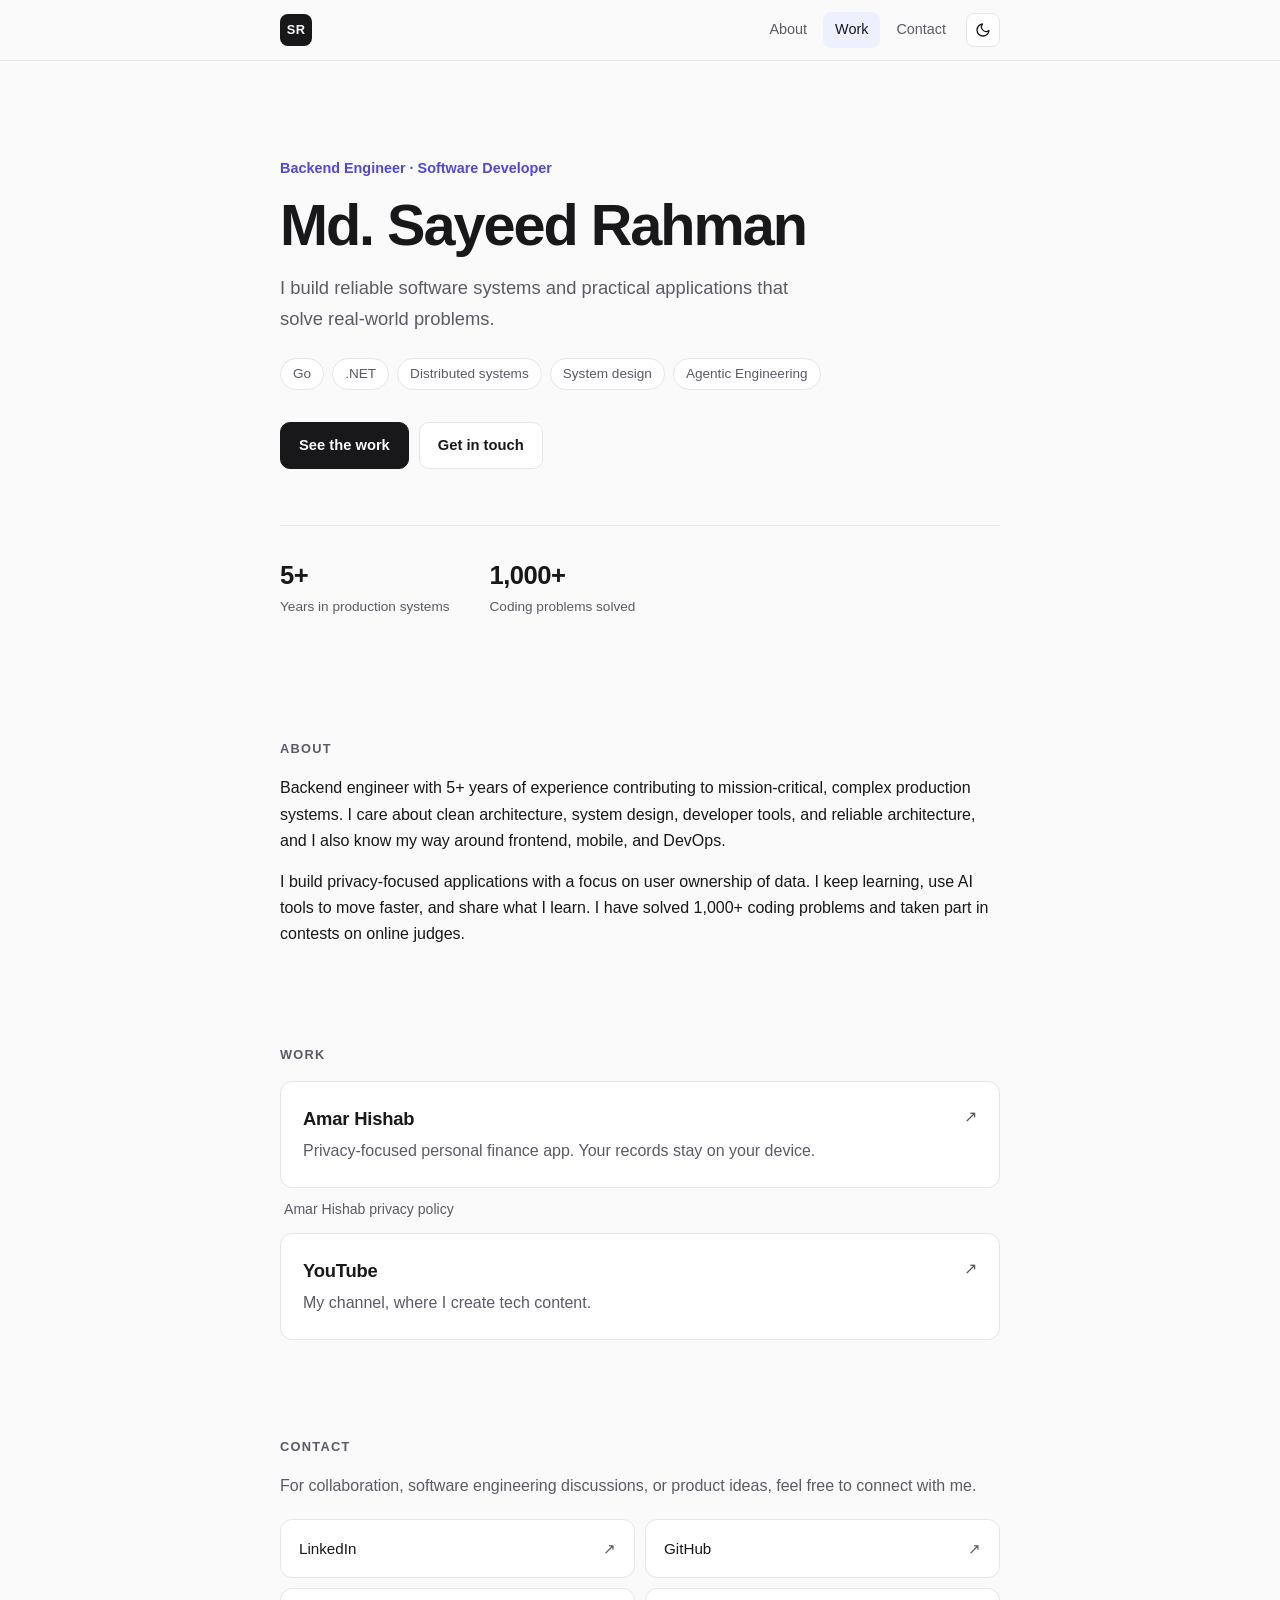
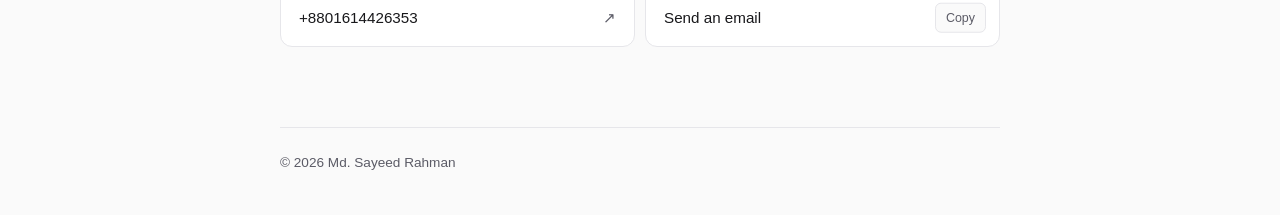
==== index.html @ 7a2511a2 "bump website to new UX from simple markdowns to html pages" ====
<!DOCTYPE html>
<html lang="en">
<head>
  <meta charset="UTF-8">
  <meta name="viewport" content="width=device-width, initial-scale=1">
  <title>Md. Sayeed Rahman</title>
  <meta name="description" content="Md. Sayeed Rahman, backend engineer and software developer.">
  <meta name="color-scheme" content="light dark">
  <script>
    // Set theme before paint to avoid a flash.
    (function () {
      var saved = localStorage.getItem("theme");
      var dark = window.matchMedia("(prefers-color-scheme: dark)").matches;
      document.documentElement.dataset.theme = saved || (dark ? "dark" : "light");
    })();
  </script>
  <link rel="stylesheet" href="styles.css">
</head>
<body>
  <header class="topbar">
    <div class="wrap bar">
      <a class="brand" href="#top" aria-label="Home">SR</a>
      <nav aria-label="Primary">
        <a href="#about">About</a>
        <a href="#work">Work</a>
        <a href="#contact">Contact</a>
      </nav>
      <button class="theme-btn" type="button" aria-label="Toggle dark mode">
        <svg class="icon-moon" viewBox="0 0 24 24" aria-hidden="true"><path d="M21 12.8A9 9 0 1 1 11.2 3a7 7 0 0 0 9.8 9.8z"/></svg>
        <svg class="icon-sun" viewBox="0 0 24 24" aria-hidden="true"><circle cx="12" cy="12" r="4"/><path d="M12 2v2M12 20v2M4.9 4.9l1.4 1.4M17.7 17.7l1.4 1.4M2 12h2M20 12h2M4.9 19.1l1.4-1.4M17.7 6.3l1.4-1.4"/></svg>
      </button>
    </div>
  </header>

  <main id="top" class="wrap">
    <section class="hero">
      <p class="eyebrow">Backend Engineer · Software Developer</p>
      <h1>Md. Sayeed Rahman</h1>
      <p class="lede">I build reliable software systems and practical applications that solve real-world problems.</p>
      <ul class="tags" aria-label="Focus areas">
        <li>Go</li>
        <li>.NET</li>
        <li>Distributed systems</li>
        <li>System design</li>
        <li>Agentic Engineering</li>
      </ul>
      <div class="actions">
        <a class="btn btn-primary" href="#work">See the work</a>
        <a class="btn" href="#contact">Get in touch</a>
      </div>
      <dl class="stats">
        <div><dt>5+</dt><dd>Years in production systems</dd></div>
        <div><dt>1,000+</dt><dd>Coding problems solved</dd></div>
      </dl>
    </section>

    <section id="about">
      <h2>About</h2>
      <p>Backend engineer with 5+ years of experience contributing to mission-critical, complex production systems. I care about clean architecture, system design, developer tools, and reliable architecture, and I also know my way around frontend, mobile, and DevOps.</p>
      <p>I build privacy-focused applications with a focus on user ownership of data. I keep learning, use AI tools to move faster, and share what I learn. I have solved 1,000+ coding problems and taken part in contests on online judges.</p>
    </section>

    <section id="work">
      <h2>Work</h2>
      <a class="card project" href="https://play.google.com/store/apps/details?id=com.amarhishab.amar_hishab" target="_blank" rel="noopener noreferrer">
        <div>
          <h3>Amar Hishab</h3>
          <p>Privacy-focused personal finance app. Your records stay on your device.</p>
        </div>
        <span class="arrow" aria-hidden="true">↗</span>
      </a>
      <a class="sub-link" href="apps/amar-hishab/privacy.html">Amar Hishab privacy policy</a>
      <a class="card project" href="https://www.youtube.com/@md.sayeedrahman2553" target="_blank" rel="noopener noreferrer">
        <div>
          <h3>YouTube</h3>
          <p>My channel, where I create tech content.</p>
        </div>
        <span class="arrow" aria-hidden="true">↗</span>
      </a>
    </section>

    <section id="contact">
      <h2>Contact</h2>
      <p>For collaboration, software engineering discussions, or product ideas, feel free to connect with me.</p>
      <ul class="links">
        <li><a class="card" href="https://www.linkedin.com/in/mdsayeedrahman1999/" target="_blank" rel="noopener noreferrer"><span>LinkedIn</span><span class="arrow" aria-hidden="true">↗</span></a></li>
        <li><a class="card" href="https://github.com/sayeed1999" target="_blank" rel="noopener noreferrer"><span>GitHub</span><span class="arrow" aria-hidden="true">↗</span></a></li>
        <li><a class="card" href="tel:+8801614426353"><span>+8801614426353</span><span class="arrow" aria-hidden="true">↗</span></a></li>
        <li class="email">
          <a class="card" href="mailto:mdsayeedrahman1999@gmail.com"><span>Send an email</span></a>
          <button class="copy-btn" type="button" data-copy="mdsayeedrahman1999@gmail.com">Copy</button>
        </li>
      </ul>
    </section>

    <footer>
      <span>© <span id="year"></span> Md. Sayeed Rahman</span>
    </footer>
  </main>

  <script>
    document.getElementById("year").textContent = new Date().getFullYear();

    // Theme toggle
    document.querySelector(".theme-btn").addEventListener("click", function () {
      var next = document.documentElement.dataset.theme === "dark" ? "light" : "dark";
      document.documentElement.dataset.theme = next;
      localStorage.setItem("theme", next);
    });

    // Copy email
    document.querySelector(".copy-btn").addEventListener("click", function (e) {
      var b = e.currentTarget;
      navigator.clipboard.writeText(b.dataset.copy).then(function () {
        b.textContent = "Copied";
        setTimeout(function () { b.textContent = "Copy"; }, 1500);
      });
    });

    // Highlight the nav link for the section in view
    var links = {};
    document.querySelectorAll("nav a").forEach(function (a) { links[a.hash.slice(1)] = a; });
    var spy = new IntersectionObserver(function (entries) {
      entries.forEach(function (en) {
        if (!en.isIntersecting) return;
        Object.keys(links).forEach(function (id) {
          links[id].classList.toggle("active", id === en.target.id);
        });
      });
    }, { rootMargin: "-40% 0px -55% 0px" });
    Object.keys(links).forEach(function (id) { spy.observe(document.getElementById(id)); });
  </script>
</body>
</html>
---- styles.css ----
:root {
  --bg: #fafafa;
  --surface: #ffffff;
  --ink: #18181b;
  --muted: #5b5b66;
  --line: #e6e6ea;
  --accent: #4f46e5;
  --accent-soft: #eef0ff;
  --sans: "Helvetica Neue", Helvetica, Arial, sans-serif;
}

[data-theme="dark"] {
  --bg: #0e0e11;
  --surface: #16161a;
  --ink: #f4f4f5;
  --muted: #a0a0ab;
  --line: #26262c;
  --accent: #8b93ff;
  --accent-soft: #1b1c2e;
}

* { box-sizing: border-box; }
html { scroll-behavior: smooth; }
body {
  margin: 0;
  background: var(--bg);
  color: var(--ink);
  font-family: var(--sans);
  font-size: 16px;
  line-height: 1.65;
  -webkit-font-smoothing: antialiased;
}
a { color: inherit; text-decoration: none; }
:focus-visible { outline: 2px solid var(--accent); outline-offset: 3px; border-radius: 6px; }

.wrap { width: min(720px, calc(100% - 40px)); margin: 0 auto; }

/* Top bar */
.topbar {
  position: sticky;
  top: 0;
  z-index: 10;
  background: color-mix(in srgb, var(--bg) 80%, transparent);
  backdrop-filter: blur(10px);
  -webkit-backdrop-filter: blur(10px);
  border-bottom: 1px solid var(--line);
}
.bar { display: flex; align-items: center; justify-content: space-between; height: 60px; }
.brand {
  display: grid;
  place-items: center;
  width: 32px;
  height: 32px;
  border-radius: 8px;
  background: var(--ink);
  color: var(--bg);
  font-size: 0.8rem;
  font-weight: 700;
  letter-spacing: 0.02em;
}
nav { display: flex; gap: 4px; margin-left: auto; margin-right: 8px; }
nav a {
  padding: 6px 12px;
  border-radius: 8px;
  font-size: 0.9rem;
  color: var(--muted);
  transition: color 0.15s, background 0.15s;
}
nav a:hover { color: var(--ink); }
nav a.active { color: var(--ink); background: var(--accent-soft); }

.theme-btn {
  display: grid;
  place-items: center;
  width: 34px;
  height: 34px;
  padding: 0;
  border: 1px solid var(--line);
  border-radius: 8px;
  background: var(--surface);
  color: var(--ink);
  cursor: pointer;
}
.theme-btn:hover { border-color: var(--muted); }
.theme-btn svg { width: 16px; height: 16px; fill: none; stroke: currentColor; stroke-width: 2; stroke-linecap: round; stroke-linejoin: round; }
.icon-sun { display: none; }
[data-theme="dark"] .icon-sun { display: block; }
[data-theme="dark"] .icon-moon { display: none; }

/* Hero */
.hero { padding: 96px 0 72px; }
.eyebrow { margin: 0 0 14px; font-size: 0.9rem; color: var(--accent); font-weight: 600; }
h1 {
  margin: 0 0 18px;
  font-size: clamp(2.4rem, 7vw, 3.6rem);
  line-height: 1.05;
  letter-spacing: -0.035em;
  font-weight: 700;
}
.lede { margin: 0 0 24px; max-width: 34rem; font-size: 1.15rem; color: var(--muted); }

.tags { display: flex; flex-wrap: wrap; gap: 8px; margin: 0 0 32px; padding: 0; list-style: none; }
.tags li {
  padding: 4px 12px;
  border: 1px solid var(--line);
  border-radius: 999px;
  background: var(--surface);
  font-size: 0.85rem;
  color: var(--muted);
}

.actions { display: flex; flex-wrap: wrap; gap: 10px; }
.btn {
  display: inline-flex;
  align-items: center;
  padding: 10px 18px;
  border: 1px solid var(--line);
  border-radius: 10px;
  background: var(--surface);
  font-size: 0.92rem;
  font-weight: 600;
  transition: border-color 0.15s, transform 0.15s;
}
.btn:hover { border-color: var(--muted); }
.btn-primary { background: var(--ink); color: var(--bg); border-color: var(--ink); }
.btn-primary:hover { border-color: var(--ink); transform: translateY(-1px); }

.stats { display: flex; flex-wrap: wrap; gap: 40px; margin: 56px 0 0; padding-top: 28px; border-top: 1px solid var(--line); }
.stats dt { font-size: 1.6rem; font-weight: 700; letter-spacing: -0.02em; }
.stats dd { margin: 0; font-size: 0.85rem; color: var(--muted); }

/* Sections */
section[id] { padding: 48px 0; scroll-margin-top: 60px; }
h2 {
  margin: 0 0 16px;
  font-size: 0.8rem;
  font-weight: 600;
  letter-spacing: 0.1em;
  text-transform: uppercase;
  color: var(--muted);
}
section p { margin: 0 0 14px; color: var(--muted); }
section p:last-child { margin-bottom: 0; }
#about p { color: var(--ink); }

/* Cards */
.card {
  display: flex;
  justify-content: space-between;
  align-items: center;
  gap: 16px;
  padding: 16px 18px;
  border: 1px solid var(--line);
  border-radius: 12px;
  background: var(--surface);
  transition: border-color 0.15s, transform 0.15s;
}
.card:hover { border-color: var(--accent); transform: translateY(-1px); }
.arrow { color: var(--muted); transition: color 0.15s, transform 0.15s; }
.card:hover .arrow { color: var(--accent); transform: translate(2px, -2px); }

.project { padding: 22px; align-items: flex-start; }
.project h3 { margin: 0 0 4px; font-size: 1.15rem; letter-spacing: -0.01em; }
.project p { margin: 0; }
.project ~ .project { margin-top: 10px; }

.links { display: grid; grid-template-columns: 1fr 1fr; gap: 10px; margin: 20px 0 0; padding: 0; list-style: none; }
.links .card { font-size: 0.95rem; font-weight: 500; overflow-wrap: anywhere; }
.links .email { position: relative; }
.links .email .card { padding-right: 96px; }
.copy-btn {
  position: absolute;
  top: 50%;
  right: 14px;
  transform: translateY(-50%);
  padding: 4px 10px;
  border: 1px solid var(--line);
  border-radius: 6px;
  background: var(--bg);
  color: var(--muted);
  font: inherit;
  font-size: 0.78rem;
  cursor: pointer;
}
.copy-btn:hover { color: var(--ink); border-color: var(--muted); }

/* Long-form pages (privacy policy) */
.doc { padding-top: 64px; }
.doc h1 { font-size: clamp(2rem, 5vw, 2.6rem); margin-bottom: 8px; }
.doc .meta { margin: 0 0 32px; font-size: 0.9rem; color: var(--muted); }
.doc h2 { margin: 36px 0 10px; font-size: 1.1rem; letter-spacing: -0.01em; text-transform: none; color: var(--ink); }
.doc p, .doc li { color: var(--muted); }
.doc p { margin: 0 0 12px; }
.doc ul { margin: 0 0 12px; padding-left: 20px; }
.doc strong { color: var(--ink); }

.sub-link { display: inline-block; margin: 10px 0 2px 4px; font-size: 0.88rem; color: var(--muted); }
.sub-link:hover { color: var(--accent); }

footer { margin-top: 32px; padding: 24px 0 40px; border-top: 1px solid var(--line); font-size: 0.85rem; color: var(--muted); }

@media (max-width: 560px) {
  .hero { padding: 56px 0 48px; }
  .links { grid-template-columns: 1fr; }
  nav a { padding: 6px 8px; }
  .stats { gap: 28px; }
}

@media (prefers-reduced-motion: reduce) {
  html { scroll-behavior: auto; }
  * { transition: none !important; }
}
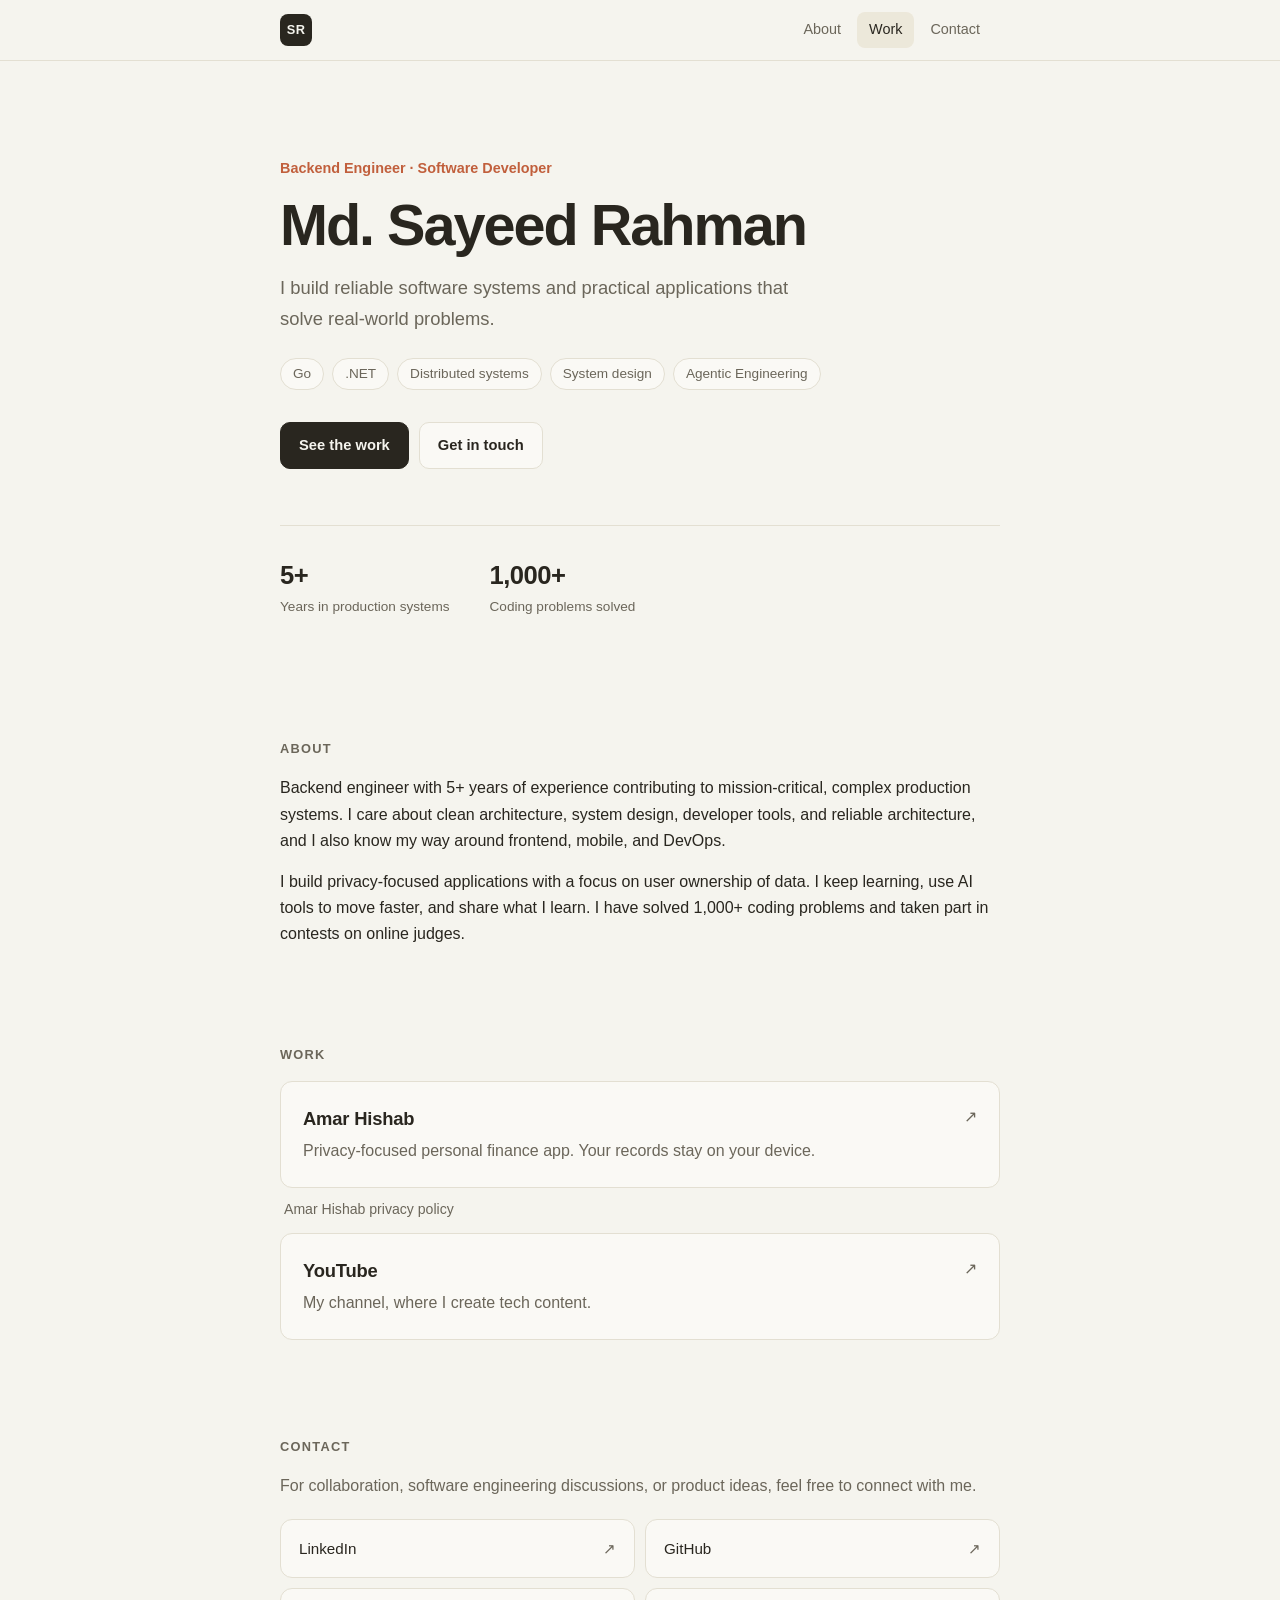
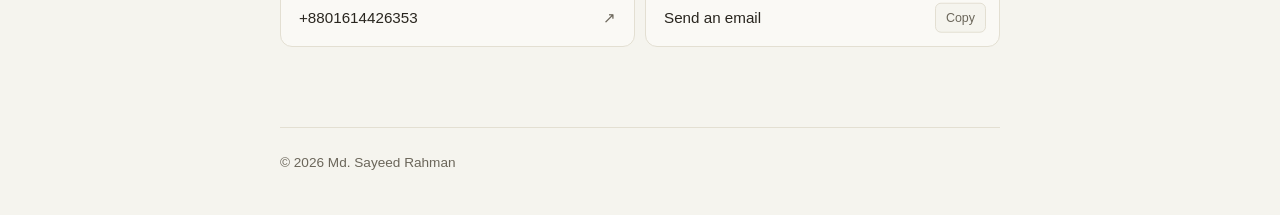
==== commit 21753864: "remove dark mode, and enhance theme" ====
--- a/index.html
+++ b/index.html
@@ -5,15 +5,6 @@
   <meta name="viewport" content="width=device-width, initial-scale=1">
   <title>Md. Sayeed Rahman</title>
   <meta name="description" content="Md. Sayeed Rahman, backend engineer and software developer.">
-  <meta name="color-scheme" content="light dark">
-  <script>
-    // Set theme before paint to avoid a flash.
-    (function () {
-      var saved = localStorage.getItem("theme");
-      var dark = window.matchMedia("(prefers-color-scheme: dark)").matches;
-      document.documentElement.dataset.theme = saved || (dark ? "dark" : "light");
-    })();
-  </script>
   <link rel="stylesheet" href="styles.css">
 </head>
 <body>
@@ -25,10 +16,6 @@
         <a href="#work">Work</a>
         <a href="#contact">Contact</a>
       </nav>
-      <button class="theme-btn" type="button" aria-label="Toggle dark mode">
-        <svg class="icon-moon" viewBox="0 0 24 24" aria-hidden="true"><path d="M21 12.8A9 9 0 1 1 11.2 3a7 7 0 0 0 9.8 9.8z"/></svg>
-        <svg class="icon-sun" viewBox="0 0 24 24" aria-hidden="true"><circle cx="12" cy="12" r="4"/><path d="M12 2v2M12 20v2M4.9 4.9l1.4 1.4M17.7 17.7l1.4 1.4M2 12h2M20 12h2M4.9 19.1l1.4-1.4M17.7 6.3l1.4-1.4"/></svg>
-      </button>
     </div>
   </header>
 
@@ -101,13 +88,6 @@
   <script>
     document.getElementById("year").textContent = new Date().getFullYear();
 
-    // Theme toggle
-    document.querySelector(".theme-btn").addEventListener("click", function () {
-      var next = document.documentElement.dataset.theme === "dark" ? "light" : "dark";
-      document.documentElement.dataset.theme = next;
-      localStorage.setItem("theme", next);
-    });
-
     // Copy email
     document.querySelector(".copy-btn").addEventListener("click", function (e) {
       var b = e.currentTarget;
--- a/styles.css
+++ b/styles.css
@@ -1,22 +1,12 @@
 :root {
-  --bg: #fafafa;
-  --surface: #ffffff;
-  --ink: #18181b;
-  --muted: #5b5b66;
-  --line: #e6e6ea;
-  --accent: #4f46e5;
-  --accent-soft: #eef0ff;
+  --bg: #f5f4ee;
+  --surface: #faf9f5;
+  --ink: #29261f;
+  --muted: #6b665a;
+  --line: #e3dfd2;
+  --accent: #c15f3c;
+  --accent-soft: #ece8da;
   --sans: "Helvetica Neue", Helvetica, Arial, sans-serif;
-}
-
-[data-theme="dark"] {
-  --bg: #0e0e11;
-  --surface: #16161a;
-  --ink: #f4f4f5;
-  --muted: #a0a0ab;
-  --line: #26262c;
-  --accent: #8b93ff;
-  --accent-soft: #1b1c2e;
 }
 
 * { box-sizing: border-box; }
@@ -68,24 +58,6 @@
 }
 nav a:hover { color: var(--ink); }
 nav a.active { color: var(--ink); background: var(--accent-soft); }
-
-.theme-btn {
-  display: grid;
-  place-items: center;
-  width: 34px;
-  height: 34px;
-  padding: 0;
-  border: 1px solid var(--line);
-  border-radius: 8px;
-  background: var(--surface);
-  color: var(--ink);
-  cursor: pointer;
-}
-.theme-btn:hover { border-color: var(--muted); }
-.theme-btn svg { width: 16px; height: 16px; fill: none; stroke: currentColor; stroke-width: 2; stroke-linecap: round; stroke-linejoin: round; }
-.icon-sun { display: none; }
-[data-theme="dark"] .icon-sun { display: block; }
-[data-theme="dark"] .icon-moon { display: none; }
 
 /* Hero */
 .hero { padding: 96px 0 72px; }
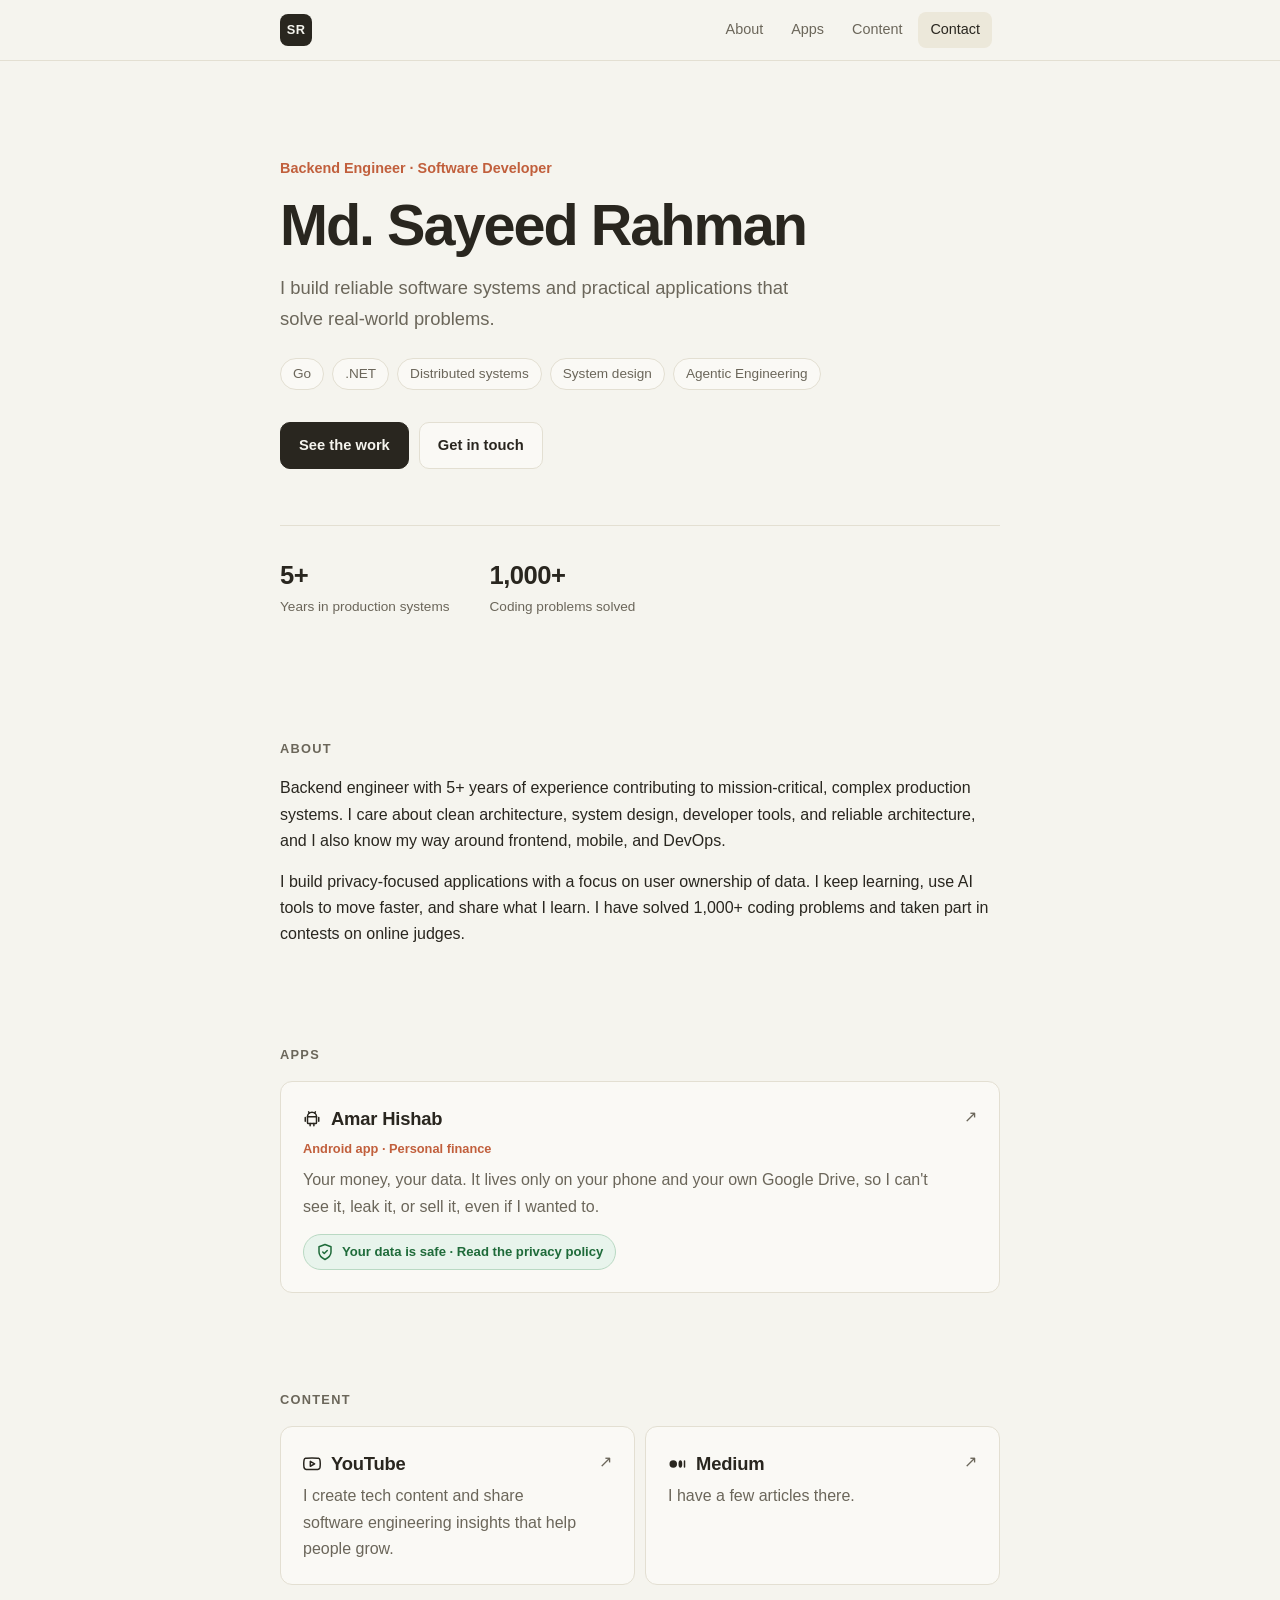
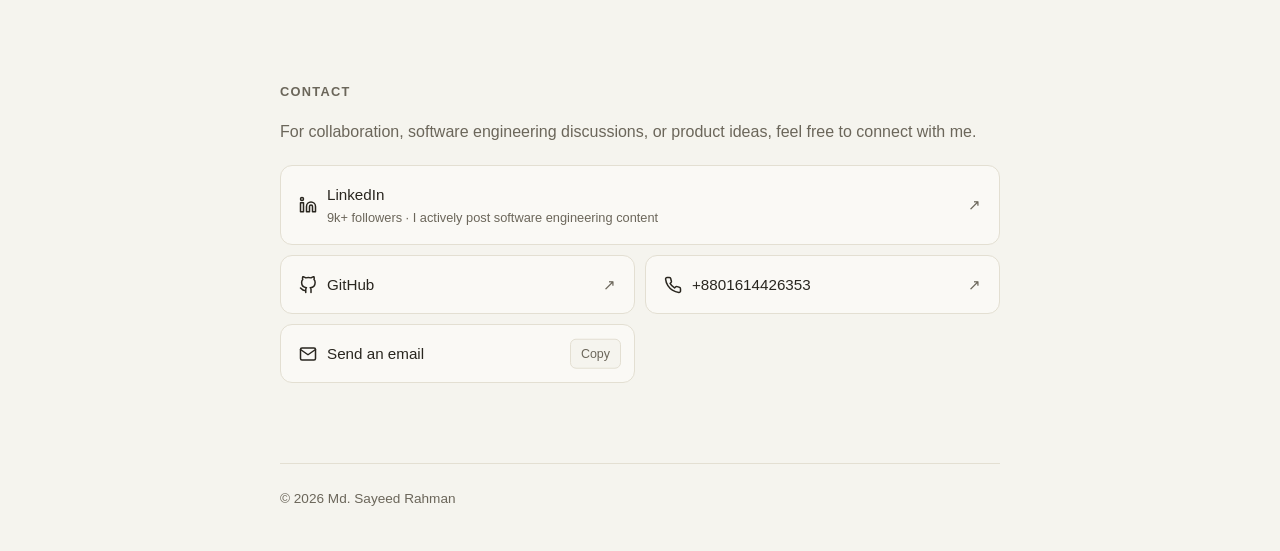
==== commit abb7b9bf: "improve UI UX to better" ====
--- a/index.html
+++ b/index.html
@@ -5,7 +5,7 @@
   <meta name="viewport" content="width=device-width, initial-scale=1">
   <title>Md. Sayeed Rahman</title>
   <meta name="description" content="Md. Sayeed Rahman, backend engineer and software developer.">
-  <link rel="stylesheet" href="styles.css">
+  <link rel="stylesheet" href="styles.css?v=9">
 </head>
 <body>
   <header class="topbar">
@@ -13,7 +13,8 @@
       <a class="brand" href="#top" aria-label="Home">SR</a>
       <nav aria-label="Primary">
         <a href="#about">About</a>
-        <a href="#work">Work</a>
+        <a href="#apps">Apps</a>
+        <a href="#content">Content</a>
         <a href="#contact">Contact</a>
       </nav>
     </div>
@@ -32,7 +33,7 @@
         <li>Agentic Engineering</li>
       </ul>
       <div class="actions">
-        <a class="btn btn-primary" href="#work">See the work</a>
+        <a class="btn btn-primary" href="#apps">See the work</a>
         <a class="btn" href="#contact">Get in touch</a>
       </div>
       <dl class="stats">
@@ -47,34 +48,50 @@
       <p>I build privacy-focused applications with a focus on user ownership of data. I keep learning, use AI tools to move faster, and share what I learn. I have solved 1,000+ coding problems and taken part in contests on online judges.</p>
     </section>
 
-    <section id="work">
-      <h2>Work</h2>
-      <a class="card project" href="https://play.google.com/store/apps/details?id=com.amarhishab.amar_hishab" target="_blank" rel="noopener noreferrer">
+    <section id="apps">
+      <h2>Apps</h2>
+      <div class="cards cards-full">
+      <div class="card project">
         <div>
-          <h3>Amar Hishab</h3>
-          <p>Privacy-focused personal finance app. Your records stay on your device.</p>
+          <h3><svg class="ico" width="18" height="18" viewBox="0 0 24 24" aria-hidden="true"><path d="M6 17V9h12v8a1 1 0 0 1-1 1H7a1 1 0 0 1-1-1z"/><path d="M6 9a6 6 0 0 1 12 0"/><path d="M8.5 4 7.5 2.5M15.5 4l1-1.5M3 10v5M21 10v5M9.5 18v3M14.5 18v3"/></svg><a class="stretch" href="https://play.google.com/store/apps/details?id=com.amarhishab.amar_hishab" target="_blank" rel="noopener noreferrer">Amar Hishab</a></h3>
+          <p class="kind">Android app · Personal finance</p>
+          <p>Your money, your data. It lives only on your phone and your own Google Drive, so I can't see it, leak it, or sell it, even if I wanted to.</p>
+          <a class="trust-badge" href="apps/amar-hishab/privacy.html"><svg class="ico" width="16" height="16" viewBox="0 0 24 24" aria-hidden="true"><path d="M12 22s8-4 8-10V5l-8-3-8 3v7c0 6 8 10 8 10z"/><path d="m9 12 2 2 4-4"/></svg>Your data is safe · Read the privacy policy</a>
+        </div>
+        <span class="arrow" aria-hidden="true">↗</span>
+      </div>
+      </div>
+    </section>
+
+    <section id="content">
+      <h2>Content</h2>
+      <div class="cards">
+      <a class="card project" href="https://www.youtube.com/@md.sayeedrahman2553" target="_blank" rel="noopener noreferrer">
+        <div>
+          <h3><svg class="ico" width="18" height="18" viewBox="0 0 24 24" aria-hidden="true"><path d="M22.54 6.42a2.78 2.78 0 0 0-1.94-2C18.88 4 12 4 12 4s-6.88 0-8.6.46a2.78 2.78 0 0 0-1.94 2A29 29 0 0 0 1 11.75a29 29 0 0 0 .46 5.33A2.78 2.78 0 0 0 3.4 19c1.72.46 8.6.46 8.6.46s6.88 0 8.6-.46a2.78 2.78 0 0 0 1.94-2 29 29 0 0 0 .46-5.25 29 29 0 0 0-.46-5.33z"/><polygon points="9.75 15.02 15.5 11.75 9.75 8.48 9.75 15.02"/></svg>YouTube</h3>
+          <p>I create tech content and share software engineering insights that help people grow.</p>
         </div>
         <span class="arrow" aria-hidden="true">↗</span>
       </a>
-      <a class="sub-link" href="apps/amar-hishab/privacy.html">Amar Hishab privacy policy</a>
-      <a class="card project" href="https://www.youtube.com/@md.sayeedrahman2553" target="_blank" rel="noopener noreferrer">
+      <a class="card project" href="https://medium.com/@sayeedrahman_67698" target="_blank" rel="noopener noreferrer">
         <div>
-          <h3>YouTube</h3>
-          <p>My channel, where I create tech content.</p>
+          <h3><svg class="ico" width="18" height="18" viewBox="0 0 24 24" aria-hidden="true"><circle cx="7" cy="12" r="5" fill="currentColor" stroke="none"/><ellipse cx="16.5" cy="12" rx="2.5" ry="5" fill="currentColor" stroke="none"/><rect x="21" y="7" width="2" height="10" rx="1" fill="currentColor" stroke="none"/></svg>Medium</h3>
+          <p>I have a few articles there.</p>
         </div>
         <span class="arrow" aria-hidden="true">↗</span>
       </a>
+      </div>
     </section>
 
     <section id="contact">
       <h2>Contact</h2>
       <p>For collaboration, software engineering discussions, or product ideas, feel free to connect with me.</p>
       <ul class="links">
-        <li><a class="card" href="https://www.linkedin.com/in/mdsayeedrahman1999/" target="_blank" rel="noopener noreferrer"><span>LinkedIn</span><span class="arrow" aria-hidden="true">↗</span></a></li>
-        <li><a class="card" href="https://github.com/sayeed1999" target="_blank" rel="noopener noreferrer"><span>GitHub</span><span class="arrow" aria-hidden="true">↗</span></a></li>
-        <li><a class="card" href="tel:+8801614426353"><span>+8801614426353</span><span class="arrow" aria-hidden="true">↗</span></a></li>
+        <li class="wide"><a class="card" href="https://www.linkedin.com/in/mdsayeedrahman1999/" target="_blank" rel="noopener noreferrer"><span class="label"><svg class="ico" width="18" height="18" viewBox="0 0 24 24" aria-hidden="true"><path d="M16 8a6 6 0 0 1 6 6v7h-4v-7a2 2 0 0 0-2-2 2 2 0 0 0-2 2v7h-4v-7a6 6 0 0 1 6-6z"/><rect x="2" y="9" width="4" height="12"/><circle cx="4" cy="4" r="2"/></svg><span>LinkedIn<small>9k+ followers · I actively post software engineering content</small></span></span><span class="arrow" aria-hidden="true">↗</span></a></li>
+        <li><a class="card" href="https://github.com/sayeed1999" target="_blank" rel="noopener noreferrer"><span class="label"><svg class="ico" width="18" height="18" viewBox="0 0 24 24" aria-hidden="true"><path d="M9 19c-5 1.5-5-2.5-7-3m14 6v-3.87a3.37 3.37 0 0 0-.94-2.61c3.14-.35 6.44-1.54 6.44-7A5.44 5.44 0 0 0 20 4.77 5.07 5.07 0 0 0 19.91 1S18.73.65 16 2.48a13.38 13.38 0 0 0-7 0C6.27.65 5.09 1 5.09 1A5.07 5.07 0 0 0 5 4.77a5.44 5.44 0 0 0-1.5 3.78c0 5.42 3.3 6.61 6.44 7A3.37 3.37 0 0 0 9 18.13V22"/></svg>GitHub</span><span class="arrow" aria-hidden="true">↗</span></a></li>
+        <li><a class="card" href="tel:+8801614426353"><span class="label"><svg class="ico" width="18" height="18" viewBox="0 0 24 24" aria-hidden="true"><path d="M22 16.92v3a2 2 0 0 1-2.18 2 19.79 19.79 0 0 1-8.63-3.07 19.5 19.5 0 0 1-6-6 19.79 19.79 0 0 1-3.07-8.67A2 2 0 0 1 4.11 2h3a2 2 0 0 1 2 1.72 12.84 12.84 0 0 0 .7 2.81 2 2 0 0 1-.45 2.11L8.09 9.91a16 16 0 0 0 6 6l1.27-1.27a2 2 0 0 1 2.11-.45 12.84 12.84 0 0 0 2.81.7A2 2 0 0 1 22 16.92z"/></svg>+8801614426353</span><span class="arrow" aria-hidden="true">↗</span></a></li>
         <li class="email">
-          <a class="card" href="mailto:mdsayeedrahman1999@gmail.com"><span>Send an email</span></a>
+          <a class="card" href="mailto:mdsayeedrahman1999@gmail.com"><span class="label"><svg class="ico" width="18" height="18" viewBox="0 0 24 24" aria-hidden="true"><path d="M4 4h16c1.1 0 2 .9 2 2v12c0 1.1-.9 2-2 2H4c-1.1 0-2-.9-2-2V6c0-1.1.9-2 2-2z"/><polyline points="22,6 12,13 2,6"/></svg>Send an email</span></a>
           <button class="copy-btn" type="button" data-copy="mdsayeedrahman1999@gmail.com">Copy</button>
         </li>
       </ul>
--- a/styles.css
+++ b/styles.css
@@ -6,6 +6,10 @@
   --line: #e3dfd2;
   --accent: #c15f3c;
   --accent-soft: #ece8da;
+  --trust: #1f6b3a;
+  --trust-soft: #e8f4ec;
+  --trust-hover: #d9eee0;
+  --trust-line: #b9d9c3;
   --sans: "Helvetica Neue", Helvetica, Arial, sans-serif;
 }
 
@@ -131,13 +135,44 @@
 .arrow { color: var(--muted); transition: color 0.15s, transform 0.15s; }
 .card:hover .arrow { color: var(--accent); transform: translate(2px, -2px); }
 
-.project { padding: 22px; align-items: flex-start; }
+.ico { width: 18px; height: 18px; flex: none; fill: none; stroke: currentColor; stroke-width: 2; stroke-linecap: round; stroke-linejoin: round; }
+.label, .project h3 { display: flex; align-items: center; gap: 10px; }
+.project { position: relative; padding: 22px; align-items: flex-start; }
 .project h3 { margin: 0 0 4px; font-size: 1.15rem; letter-spacing: -0.01em; }
 .project p { margin: 0; }
-.project ~ .project { margin-top: 10px; }
+/* Stretched link: makes the whole card clickable while allowing other links inside it */
+.stretch::after { content: ""; position: absolute; inset: 0; border-radius: 12px; }
+.project p.kind { margin-bottom: 8px; font-size: 0.8rem; font-weight: 600; color: var(--accent); }
+
+/* Green pill for privacy/security links inside a card */
+.trust-badge {
+  display: inline-flex;
+  align-items: center;
+  gap: 8px;
+  position: relative; /* sits above the card's stretched link */
+  margin-top: 14px;
+  padding: 6px 12px;
+  border: 1px solid var(--trust-line);
+  border-radius: 999px;
+  background: var(--trust-soft);
+  font-size: 0.82rem;
+  font-weight: 600;
+  color: var(--trust);
+  transition: background 0.15s, border-color 0.15s;
+}
+.trust-badge:hover { background: var(--trust-hover); border-color: var(--trust); }
+
+/* Card grid: 2 per row on desktop, 1 on mobile; a lone last card is centered */
+.cards { display: flex; flex-wrap: wrap; justify-content: center; gap: 10px; }
+.cards > .project { flex: 0 1 calc(50% - 5px); min-width: 0; }
+/* Modifier: every card takes the full row (use while a section has a single item) */
+.cards-full > .project { flex-basis: 100%; }
 
 .links { display: grid; grid-template-columns: 1fr 1fr; gap: 10px; margin: 20px 0 0; padding: 0; list-style: none; }
 .links .card { font-size: 0.95rem; font-weight: 500; overflow-wrap: anywhere; }
+/* Modifier: item spans both columns */
+.links .wide { grid-column: 1 / -1; }
+.links small { display: block; font-size: 0.8rem; font-weight: 400; color: var(--muted); }
 .links .email { position: relative; }
 .links .email .card { padding-right: 96px; }
 .copy-btn {
@@ -166,14 +201,12 @@
 .doc ul { margin: 0 0 12px; padding-left: 20px; }
 .doc strong { color: var(--ink); }
 
-.sub-link { display: inline-block; margin: 10px 0 2px 4px; font-size: 0.88rem; color: var(--muted); }
-.sub-link:hover { color: var(--accent); }
-
 footer { margin-top: 32px; padding: 24px 0 40px; border-top: 1px solid var(--line); font-size: 0.85rem; color: var(--muted); }
 
 @media (max-width: 560px) {
   .hero { padding: 56px 0 48px; }
   .links { grid-template-columns: 1fr; }
+  .cards > .project { flex-basis: 100%; }
   nav a { padding: 6px 8px; }
   .stats { gap: 28px; }
 }
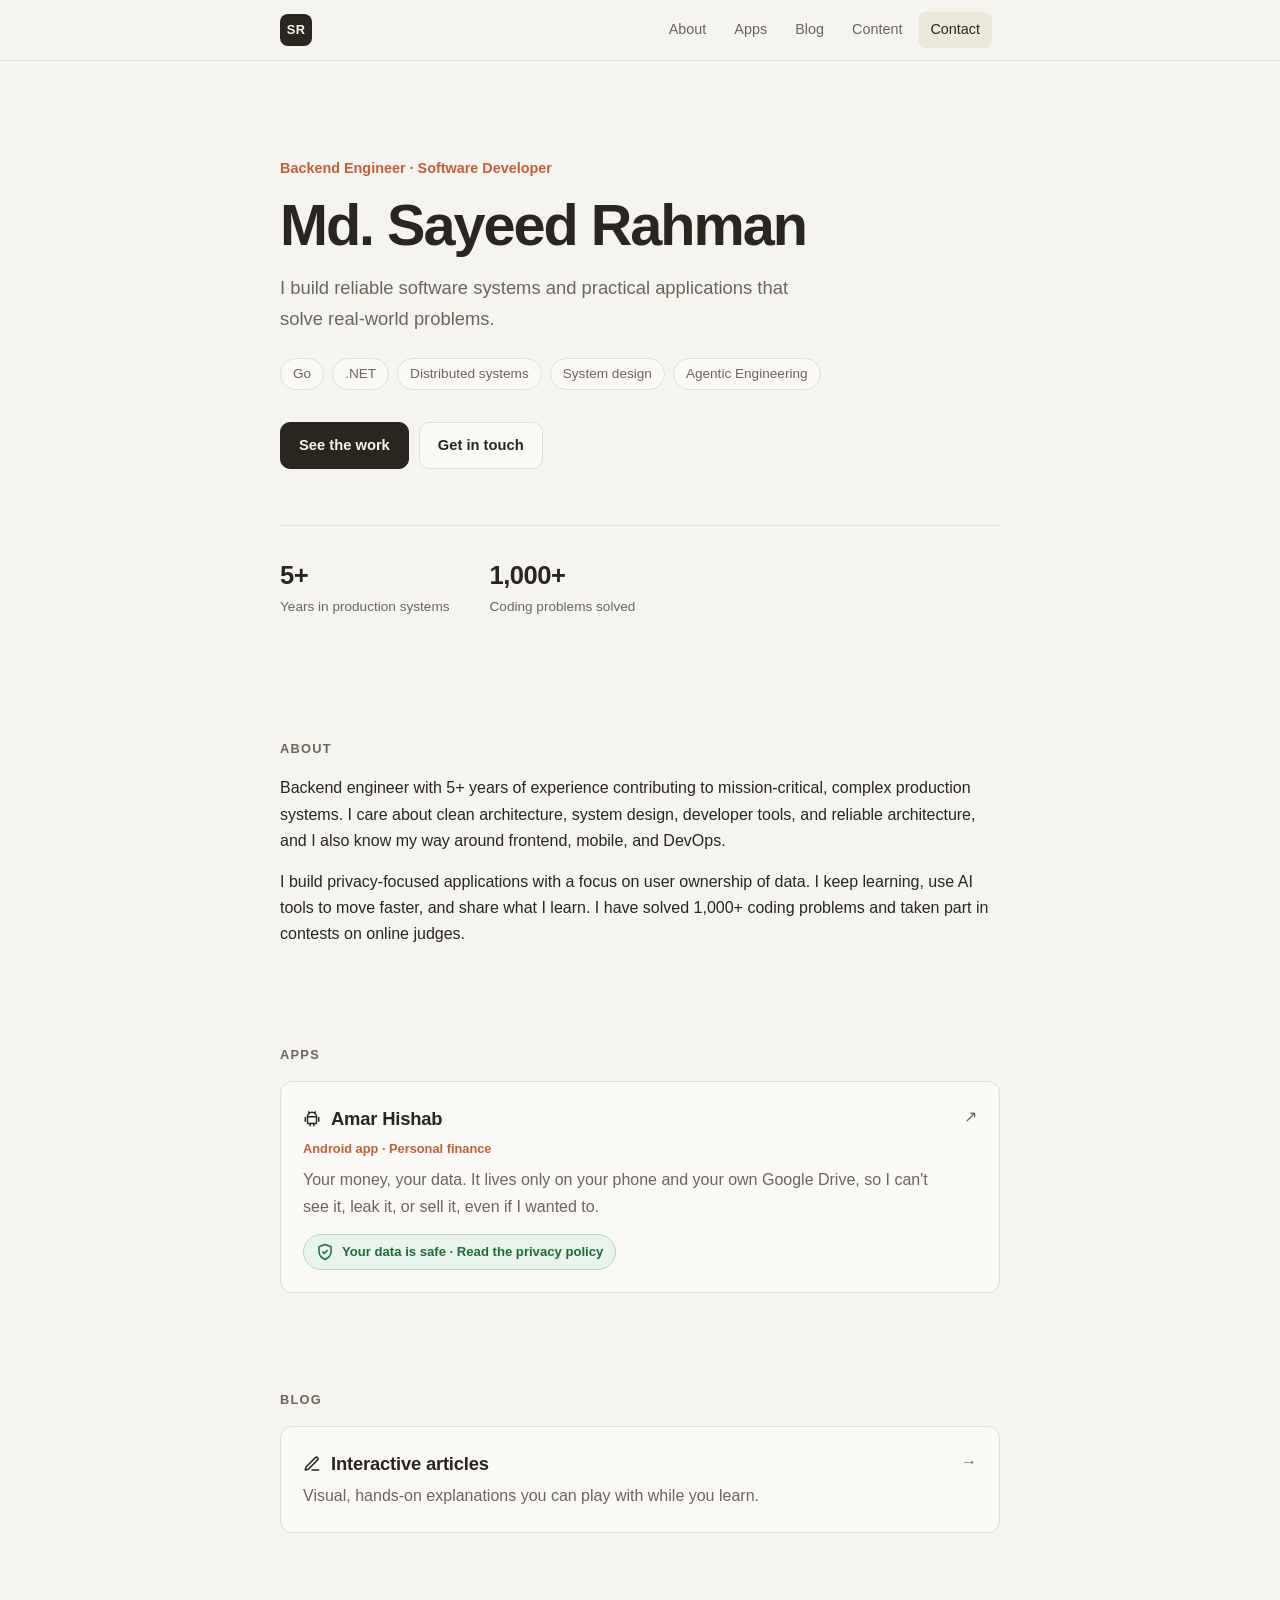
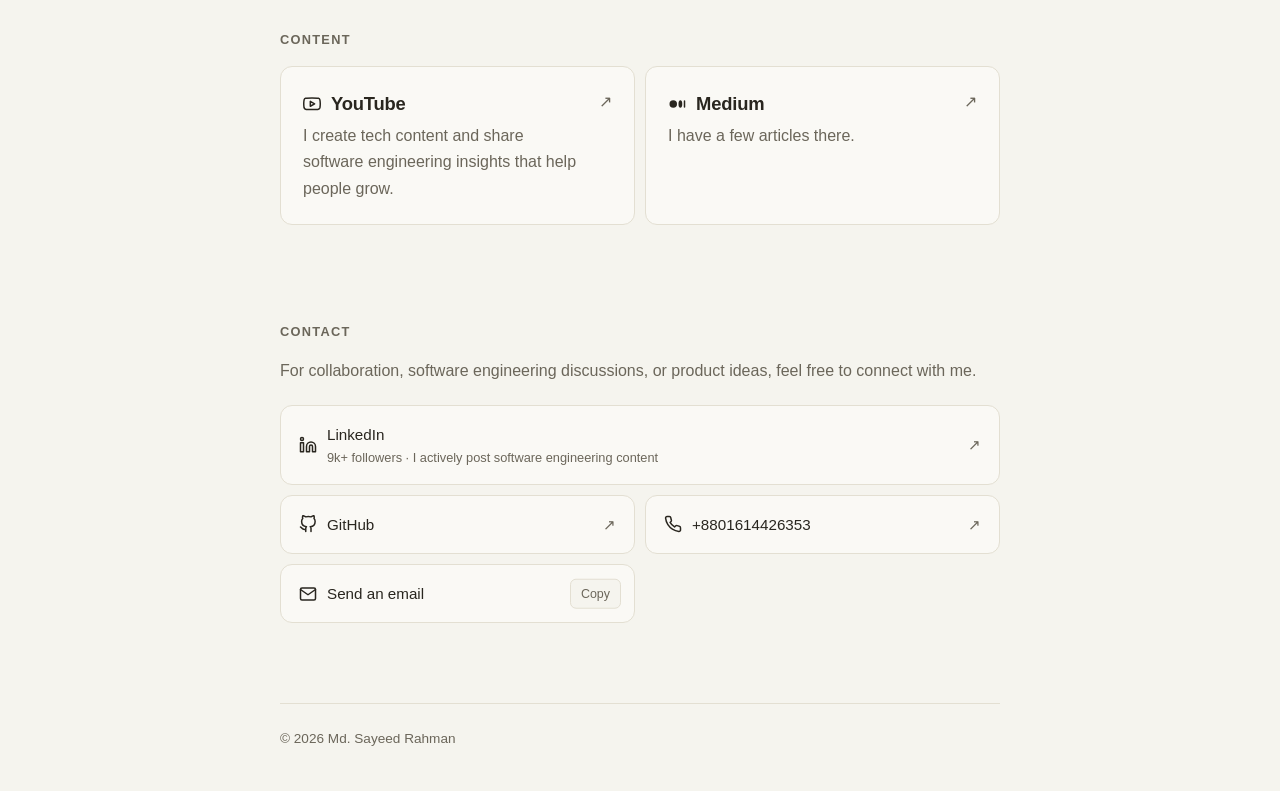
==== commit 832f87d1: "add blogs section with binary search as first blog" ====
--- a/index.html
+++ b/index.html
@@ -14,6 +14,7 @@
       <nav aria-label="Primary">
         <a href="#about">About</a>
         <a href="#apps">Apps</a>
+        <a href="#blog">Blog</a>
         <a href="#content">Content</a>
         <a href="#contact">Contact</a>
       </nav>
@@ -60,6 +61,19 @@
         </div>
         <span class="arrow" aria-hidden="true">↗</span>
       </div>
+      </div>
+    </section>
+
+    <section id="blog">
+      <h2>Blog</h2>
+      <div class="cards cards-full">
+      <a class="card project" href="./blog/index.html">
+        <div>
+          <h3><svg class="ico" width="18" height="18" viewBox="0 0 24 24" aria-hidden="true"><path d="M12 20h9"/><path d="M16.5 3.5a2.12 2.12 0 0 1 3 3L7 19l-4 1 1-4z"/></svg>Interactive articles</h3>
+          <p>Visual, hands-on explanations you can play with while you learn.</p>
+        </div>
+        <span class="arrow" aria-hidden="true">→</span>
+      </a>
       </div>
     </section>
 
@@ -116,7 +130,7 @@
 
     // Highlight the nav link for the section in view
     var links = {};
-    document.querySelectorAll("nav a").forEach(function (a) { links[a.hash.slice(1)] = a; });
+    document.querySelectorAll("nav a[href^='#']").forEach(function (a) { links[a.hash.slice(1)] = a; });
     var spy = new IntersectionObserver(function (entries) {
       entries.forEach(function (en) {
         if (!en.isIntersecting) return;
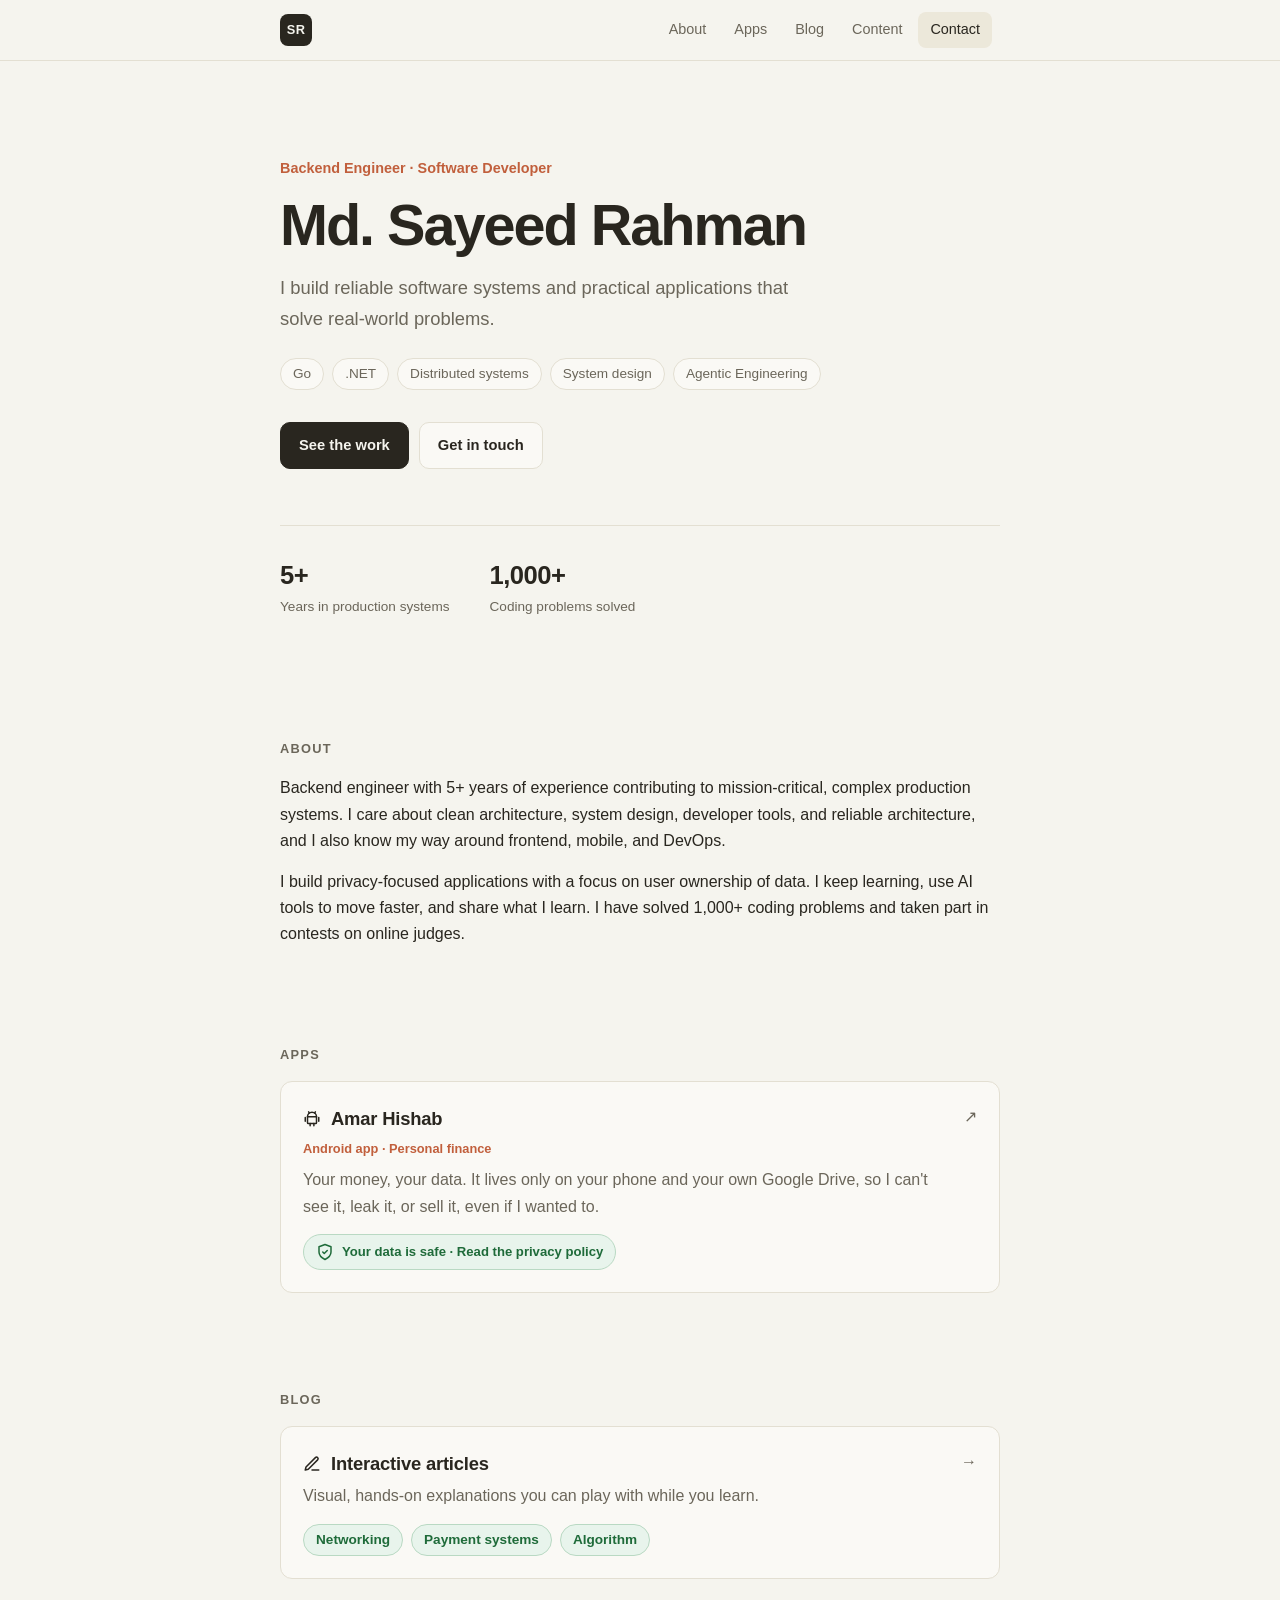
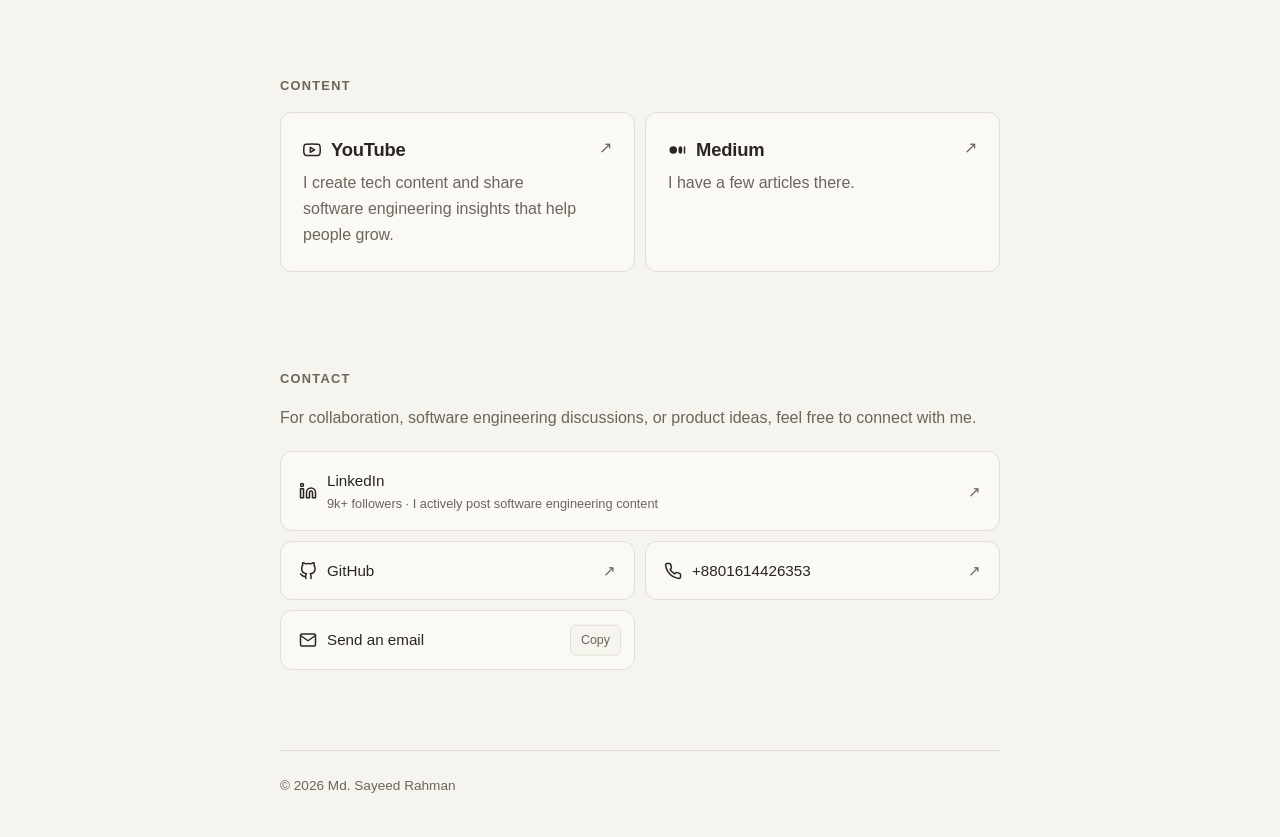
==== commit c0ba3615: "chore: organize blogs better" ====
--- a/index.html
+++ b/index.html
@@ -5,7 +5,7 @@
   <meta name="viewport" content="width=device-width, initial-scale=1">
   <title>Md. Sayeed Rahman</title>
   <meta name="description" content="Md. Sayeed Rahman, backend engineer and software developer.">
-  <link rel="stylesheet" href="styles.css?v=9">
+  <link rel="stylesheet" href="styles.css?v=15">
 </head>
 <body>
   <header class="topbar">
@@ -71,6 +71,11 @@
         <div>
           <h3><svg class="ico" width="18" height="18" viewBox="0 0 24 24" aria-hidden="true"><path d="M12 20h9"/><path d="M16.5 3.5a2.12 2.12 0 0 1 3 3L7 19l-4 1 1-4z"/></svg>Interactive articles</h3>
           <p>Visual, hands-on explanations you can play with while you learn.</p>
+          <ul class="tags card-chips" aria-label="Topics">
+            <li>Networking</li>
+            <li>Payment systems</li>
+            <li>Algorithm</li>
+          </ul>
         </div>
         <span class="arrow" aria-hidden="true">→</span>
       </a>
--- a/styles.css
+++ b/styles.css
@@ -84,6 +84,32 @@
   font-size: 0.85rem;
   color: var(--muted);
 }
+.card-chips { margin: 14px 0 0; }
+.card-chips li {
+  color: var(--trust);
+  background: var(--trust-soft);
+  border-color: var(--trust-line);
+  font-weight: 600;
+}
+
+.filters { display: flex; flex-wrap: wrap; gap: 8px; margin: -8px 0 24px; }
+.filters button {
+  padding: 4px 12px;
+  border: 1px solid var(--line);
+  border-radius: 999px;
+  background: var(--surface);
+  color: var(--muted);
+  font: inherit;
+  font-size: 0.85rem;
+  cursor: pointer;
+}
+.filters button:hover { color: var(--ink); }
+.filters button.is-active {
+  color: var(--ink);
+  background: var(--accent-soft);
+  border-color: transparent;
+}
+.filter-empty { margin: 0 0 12px; }
 
 .actions { display: flex; flex-wrap: wrap; gap: 10px; }
 .btn {
@@ -132,6 +158,7 @@
   transition: border-color 0.15s, transform 0.15s;
 }
 .card:hover { border-color: var(--accent); transform: translateY(-1px); }
+.card[hidden] { display: none; }
 .arrow { color: var(--muted); transition: color 0.15s, transform 0.15s; }
 .card:hover .arrow { color: var(--accent); transform: translate(2px, -2px); }
 
